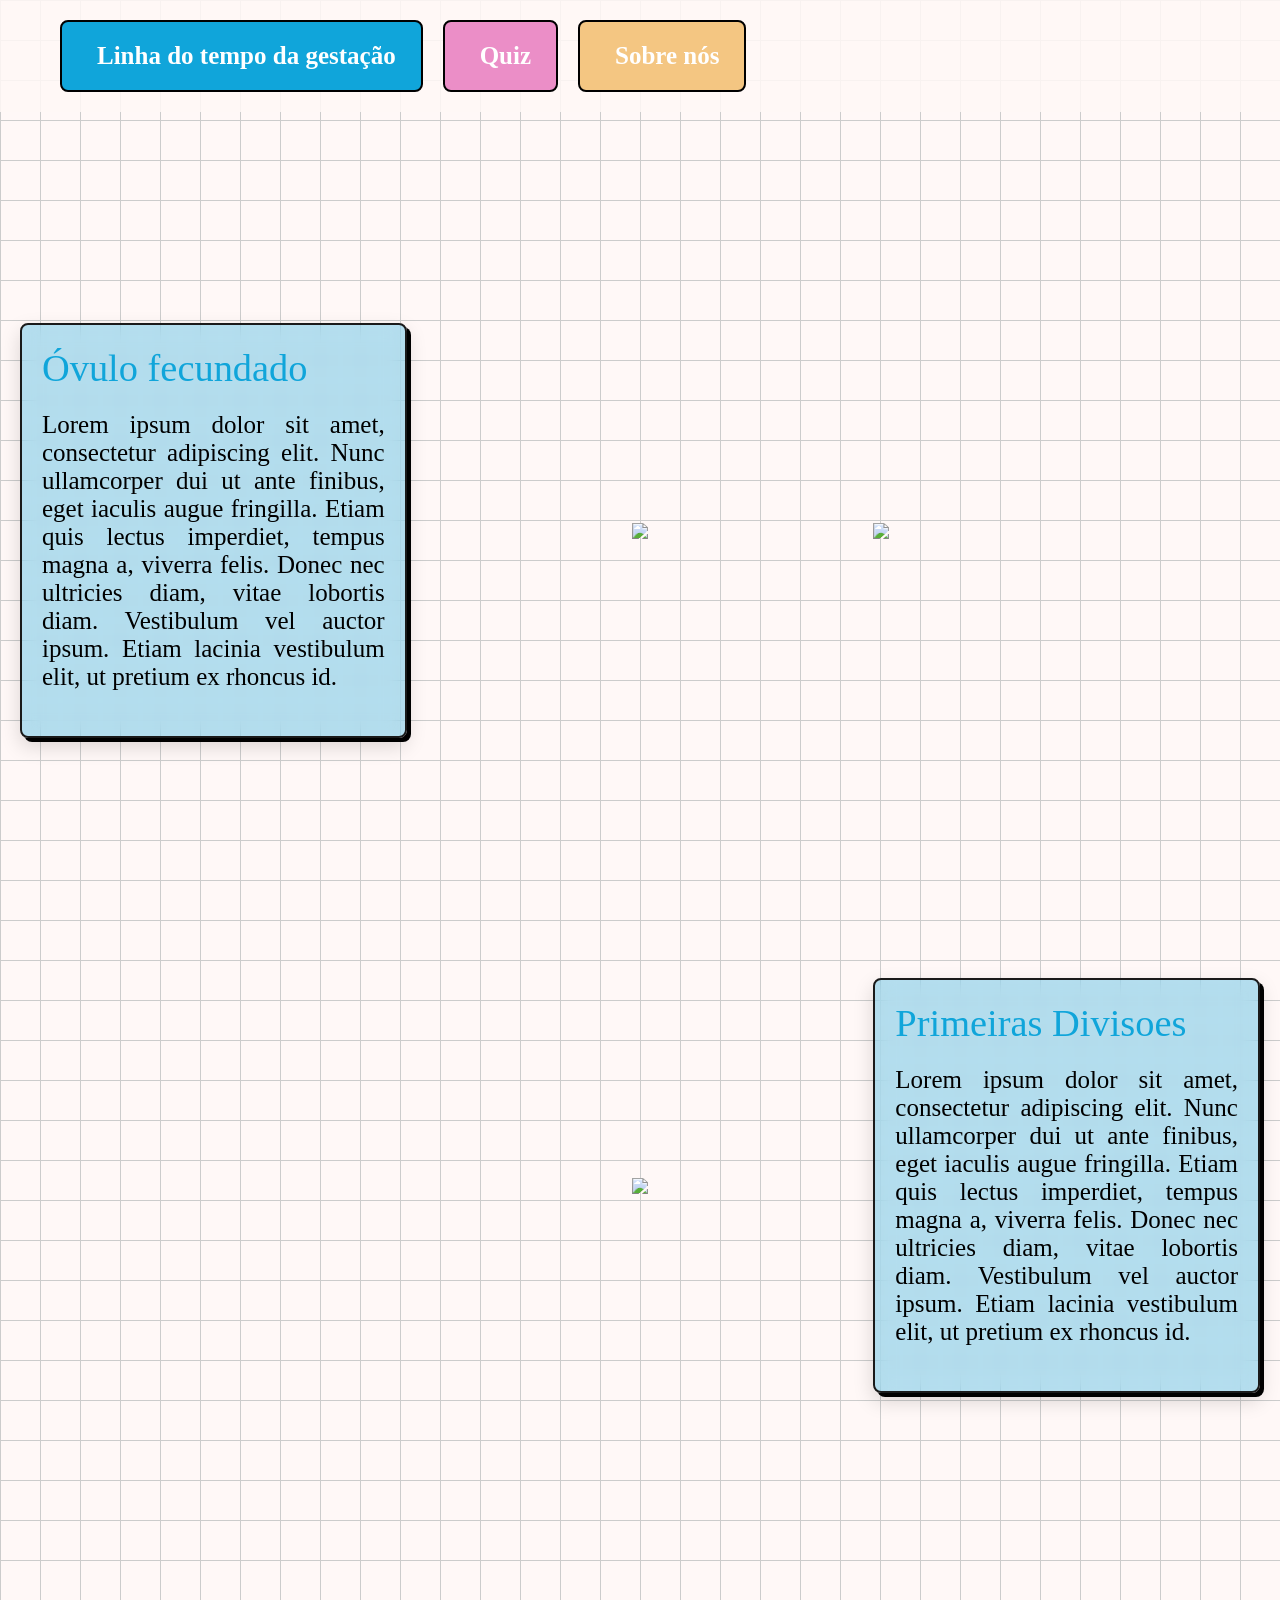
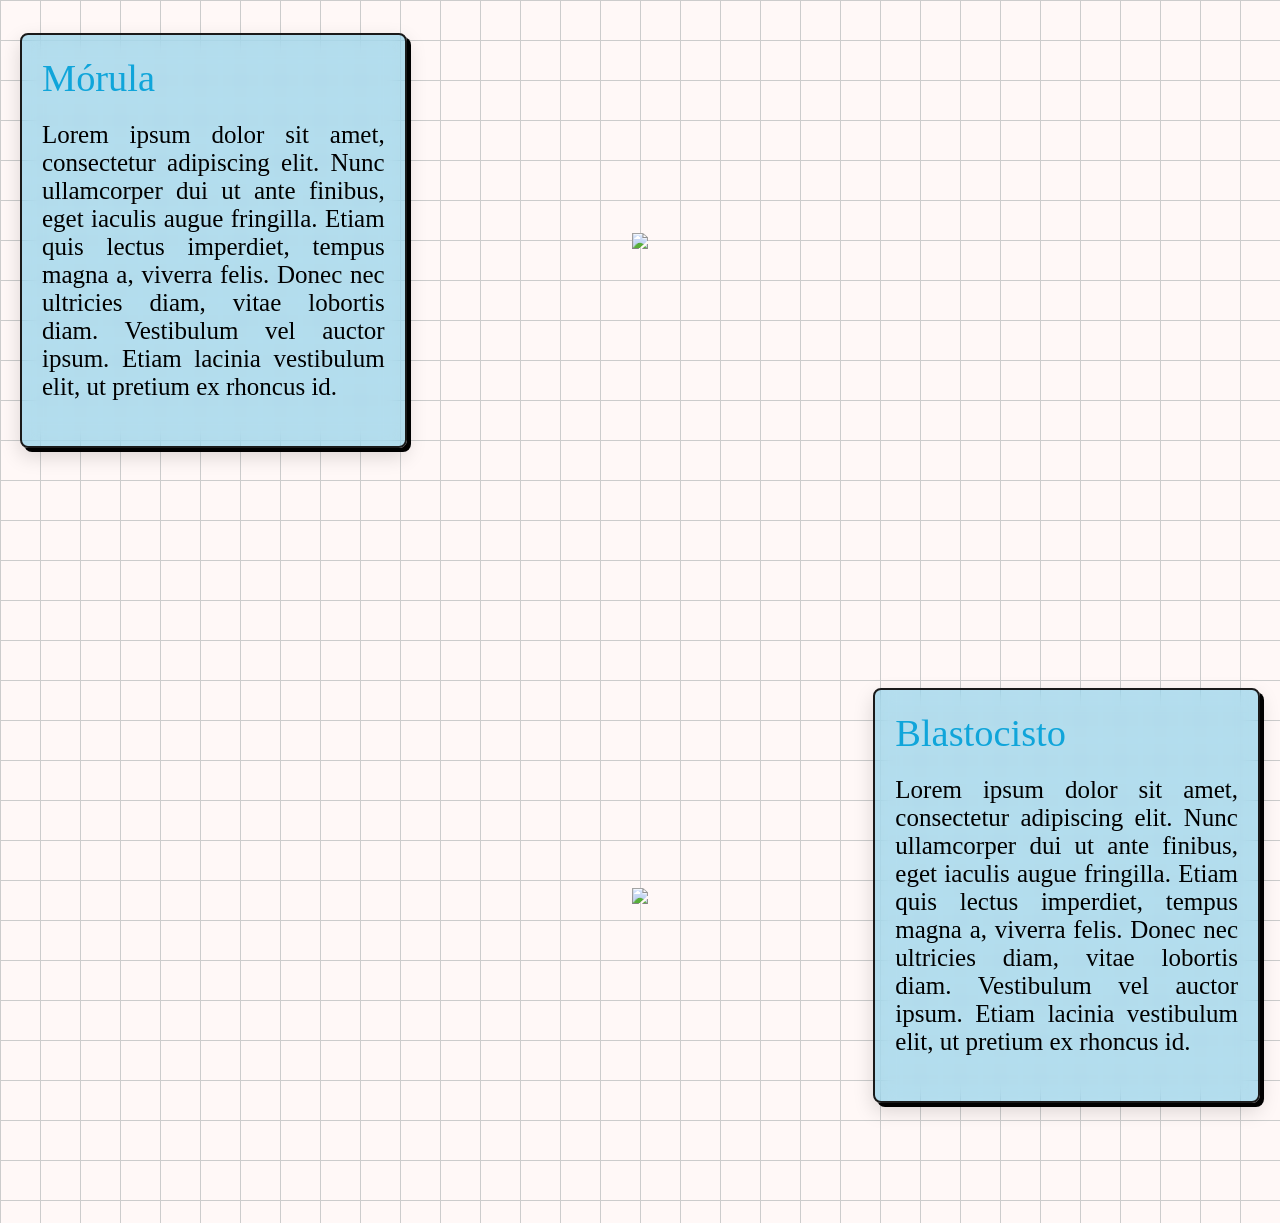
==== index.html @ f8d13c18 "mais pequenas mudanças na responsividade" ====
<!DOCTYPE html>
<html lang="pt">

<head>
    <title>AEEES - Linha do Tempo</title>
    <meta charset="UTF-8">

    <link href="https://cdn.jsdelivr.net/npm/bootstrap@5.3.8/dist/css/bootstrap.min.css" rel="stylesheet"
        integrity="sha384-sRIl4kxILFvY47J16cr9ZwB07vP4J8+LH7qKQnuqkuIAvNWLzeN8tE5YBujZqJLB" crossorigin="anonymous">

    <script src="https://cdn.jsdelivr.net/npm/bootstrap@5.3.8/dist/js/bootstrap.bundle.min.js"
        integrity="sha384-FKyoEForCGlyvwx9Hj09JcYn3nv7wiPVlz7YYwJrWVcXK/BmnVDxM+D2scQbITxI"
        crossorigin="anonymous"></script>

    <link rel="stylesheet" href="style.css">
    <link rel="icon" type="jpg" href="img/gato.png" />

    <script src="./App.js" defer></script>

</head>

<body>

    <header class="header">

        <div class="logo">
            <img src="img/header/image 2.png" alt="" class="icone-nav">
            <img src="img/header/logo.png" alt="" class="icone-nav">
            <img src="img/header/image 2.png" alt="" class="icone-nav">
        </div>

        <nav class="nav">

            <a href="index.html" class="a-timeline">
                <img src="img/header/lupa.png" alt="">
                Linha do tempo da gestação
            </a>

            <a href="#" class="a-quiz">
                <img src="img/header/lampada-quiz.png" alt="">
                Quiz
            </a>

            <a href="#" class="a-sobre">
                <img src="img/header/sobre-nos.png" alt="">
                Sobre nós

            </a>

        </nav>
    </header>

    <div class="semana">

        <div class="titulo-semana" data-bs-toggle="popover" data-bs-trigger="hover" data-bs-placement="top"
            data-bs-title="1ª Semana" data-bs-content="Clique para ver mais">
        
        <a href="details/1-semana.html">
            <img src="img/1-semana.png" alt="">
        </a>
        </div>

        <section class="timeline-item">

            <div class="timeline-content">

                <div class="card">
                    <h2>Óvulo fecundado</h2>
                    <p>Lorem ipsum dolor sit amet, consectetur adipiscing elit. Nunc ullamcorper dui ut ante finibus,
                        eget
                        iaculis augue fringilla. Etiam quis lectus imperdiet, tempus
                        magna a, viverra felis. Donec nec ultricies diam, vitae lobortis diam. Vestibulum vel auctor
                        ipsum.
                        Etiam lacinia vestibulum elit, ut pretium ex rhoncus id.</p>
                </div>

                <div class="timeline-center">
                    <img src="img/ovulo-fecundado.png">
                </div>

                <div class="side">
                    <img src="img/gato.png">
                </div>
            </div>

        </section>

        <section class="timeline-item">

            <div class="timeline-content">

                <div class="side">
                    <img src="img/POST-IT.png" alt="">
                </div>

                <div class="timeline-center">
                    <img src="img/primeiras-divisoes.png">
                </div>

                <div class="card">
                    <h2>Primeiras Divisoes</h2>
                    <p>Lorem ipsum dolor sit amet, consectetur adipiscing elit. Nunc ullamcorper dui ut ante finibus,
                        eget
                        iaculis augue fringilla. Etiam quis lectus imperdiet, tempus
                        magna a, viverra felis. Donec nec ultricies diam, vitae lobortis diam. Vestibulum vel auctor
                        ipsum.
                        Etiam lacinia vestibulum elit, ut pretium ex rhoncus id.</p>

                </div>
            </div>

        </section>

        <section class="timeline-item">

            <div class="timeline-content">

                <div class="card">
                    <h2>Mórula</h2>
                    <p>Lorem ipsum dolor sit amet, consectetur adipiscing elit. Nunc ullamcorper dui ut ante finibus,
                        eget
                        iaculis augue fringilla. Etiam quis lectus imperdiet, tempus
                        magna a, viverra felis. Donec nec ultricies diam, vitae lobortis diam. Vestibulum vel auctor
                        ipsum.
                        Etiam lacinia vestibulum elit, ut pretium ex rhoncus id.</p>
                </div>

                <div class="timeline-center">
                    <img src="img/morula.png">
                </div>
            </div>

        </section>

        <section class="timeline-item">

            <div class="timeline-content">

                <div class="side">
                    <img src="img/gato.png" alt="">
                </div>

                <div class="timeline-center">
                    <img src="img/blastocisto.png">
                </div>

                <div class="card">
                    <h2>Blastocisto</h2>
                    <p>Lorem ipsum dolor sit amet, consectetur adipiscing elit. Nunc ullamcorper dui ut ante finibus,
                        eget
                        iaculis augue fringilla. Etiam quis lectus imperdiet, tempus
                        magna a, viverra felis. Donec nec ultricies diam, vitae lobortis diam. Vestibulum vel auctor
                        ipsum.
                        Etiam lacinia vestibulum elit, ut pretium ex rhoncus id.</p>
                </div>

            </div>

        </section>

    </div>

</body>

</html>
---- style.css ----
* {
    margin: 0;
    padding: 0;
    box-sizing: border-box;
    font-family: sans-serif;
}

html {
    font-size: 25px;
}

body::before {
    content: "";
    position: absolute;

    width: 6px;
    height: var(--line-height, 0px);

    background: #2aa4c8;

    left: 50%;
    transform: translateX(-50%);

    top: var(--line-start, 0px);

    z-index: 0;
}

body {
    -webkit-tap-highlight-color: transparent;
    line-height: 1.5;
    min-height: 100vh;
    background: #FFF8F6DE;

    background-image:
        linear-gradient(#ccc 1px, transparent 1px),
        linear-gradient(90deg, #ccc 1px, transparent 1px);
    background-size: 40px 40px;

    overflow-x: hidden;
}

.popover {
    animation: popFade .3s ease;
}

.popover {
    background: #ffffff;
    border: 3px solid #1d67ac;
    border-radius: 20px;
}


.logo {
    display: flex;
    width: 100%;
    justify-content: start;
}

.logo img {
    width: 100%;
}

.header {
    background: #FFF8F6DE;
    padding: 20px 60px;
    color: #efe6d8;
}

.semana {
    display: flex;
    flex-direction: column;
    align-items: center;
    justify-content: center;
    margin: 0 auto;
    width: 100%;
    max-width: 1500px;
}

.nav {
    display: flex;
    justify-content: flex-start;
    align-items: center;
    flex-wrap: wrap;
    gap: 20px;
}

.nav a {
    font-family: Krona One;
    text-decoration: none;
    font-weight: bold;
    color: #FFFFFF;
    border: 2px solid #000000;
    transition: all 0.3s ease;
    white-space: nowrap;
    padding: 15px 25px;
    display: flex;
    align-items: center;
    gap: 10px;
    min-width: fit-content;
}


.a-timeline,
.a-quiz,
.a-sobre {
    border-top: 2px solid #1A1A1A;
    border-radius: 8px;
}

.nav a:hover {
    transform: translate(-2px, -2px) scale(1.02);
}

.a-timeline {
    background-color: #10A5DA;
}

.a-quiz {
    background: #EB8EC7;

}

.a-sobre {
    background: #F4C682;

}

.titulo-semana {
    padding-top: 3.5vh;
    display: grid;
    place-items: center;
    position: relative;
    text-align: center;
    margin-bottom: 60px;
}

.titulo-semana img {
    width: 269.80413818359375px;
}

.timeline-item {
    position: relative;
    padding: 120px 20px;
}

.timeline-content {
    display: grid;
    grid-template-columns: repeat(3, minmax(200px, 1fr));
    align-items: center;
    gap: 40px;

}


.timeline-center {
    display: flex;
    justify-content: center;
}

.card {
    position: relative;
    max-width: 551px;
    border-radius: 8px;
    border: 2px solid #1A1A1A;
    background-color: #10A5DA4F;
    backdrop-filter: blur(10px);
    -webkit-backdrop-filter: blur(10px);
    padding: 20px;

    box-shadow:
        4px 4px 0px #000,
        0 8px 20px rgba(0, 0, 0, 0.15);

    transition: all 0.3s ease;
}

.card:hover {
    transform: translate(-8px, -8px) scale(1.02);

    box-shadow:
        12px 12px 0px #000,
        0 25px 50px rgba(0, 0, 0, 0.3);
}

.card h2 {
    font-size: clamp(1.2rem, 3vw, 2rem);
    margin-bottom: 20px;
    color: #10A5DA;
    font-family: 'Squada One';
}


.card p {
    font-size: clamp(0.7rem, 2vw, 1rem);
    text-align: justify;
    font-family: 'Krona One';
    color: #000000;
    line-height: 28px;
    font-weight: 400;
}

.buttons button {
    padding: 15px 25px;
    border: none;
    border-radius: 10px;
    margin-right: 15px;
    font-weight: bold;
}

.fala {
    position: absolute;
    top: -20px;
    left: 50px;
    background: white;
    border: 2px solid black;
    padding: 10px 20px;
    border-radius: 20px;
    font-weight: bold;
}

/* @media (max-width:900px) {

    .buttons {
        display: flex;
        flex-direction: column;
        gap: 15px;
    }

    .nav {
        flex-direction: column;
        gap: 20px;
    }

}

.wave {
    width: 100%;
    overflow: hidden;
    line-height: 0;
    flex-basis: 100%;
}

.wave svg {
    display: block;
    width: 100%;
    height: 120px;
} */

/* Classe responsiva para imagens */
.img,
img {
    max-width: 100%;
    height: auto;
    display: block;
}

/* Media queries para telas menores */
@media (max-width: 1024px) {
    .header {
        padding: 15px 30px;
    }

    .nav a {
        margin-right: 30px;
        font-size: 0.9rem;
    }

    .timeline-content {
        grid-template-columns: repeat(auto-fit, minmax(260px, 1fr));
        gap: 30px;
    }

    .card {
        max-width: 100%;
    }
}

@media (max-width: 768px) {
    html {
        font-size: 18px;
    }

    .header {
        padding: 10px 20px;
    }

    .logo {
        flex-direction: column;
        align-items: center;
    }

    .logo img {
        max-width: 200px;
    }

    .nav {
        flex-direction: column;
        gap: 15px;
        margin-top: 15px;
    }

    .icone-nav {
        max-width: 100%;
    }

    .nav a {
        margin-right: 0;
        font-size: 0.85rem;
        padding: 8px 12px;
        width: fit-content;
        text-align: center;
    }

    .titulo-semana {
        margin-bottom: 30px;
    }

    .titulo-semana img {
        max-width: 150px;
    }

    .timeline-item {
        padding: 60px 15px;
    }

    .timeline-content {
        grid-template-columns: 1fr;
        gap: 20px;
    }

    .card {
        max-width: 100%;
        padding: 15px;
        box-shadow: 2px 2px 0px #000, 0 4px 10px rgba(0, 0, 0, 0.15);
    }

    .card:hover {
        box-shadow: 4px 4px 0px #000, 0 8px 20px rgba(0, 0, 0, 0.2);
    }

    .card h2 {
        font-size: 1rem;
    }

    .card p {
        font-size: 0.8rem;
        line-height: 20px;
    }

    .timeline-center img,
    .side img {
        max-width: 100%;
        height: auto;
    }
}

@media (max-width: 480px) {
    html {
        font-size: 14px;
    }

    body {
        background-size: 20px 20px;
    }

    .header {
        padding: 8px 15px;
    }

    .logo {
        gap: 10px;
    }

    .logo img {
        max-width: 120px;
    }

    .nav a {
        font-size: 0.75rem;
        padding: 6px 10px;
        margin-right: 0;
    }

    .nav a img {
        display: none;
    }

    .titulo-semana {
        padding-top: 2vh;
        margin-bottom: 20px;
    }

    .titulo-semana img {
        max-width: 100px;
    }

    .timeline-item {
        padding: 40px 10px;
    }

    .card {
        padding: 10px;
        border-radius: 5px;
    }

    .card h2 {
        font-size: 0.9rem;
        margin-bottom: 10px;
    }

    .card p {
        font-size: 0.7rem;
        line-height: 16px;
    }

    .buttons button {
        padding: 10px 15px;
        margin-right: 10px;
        font-size: 0.8rem;
    }

    .fala {
        top: -15px;
        left: 20px;
        padding: 8px 15px;
        font-size: 0.8rem;
    }
}
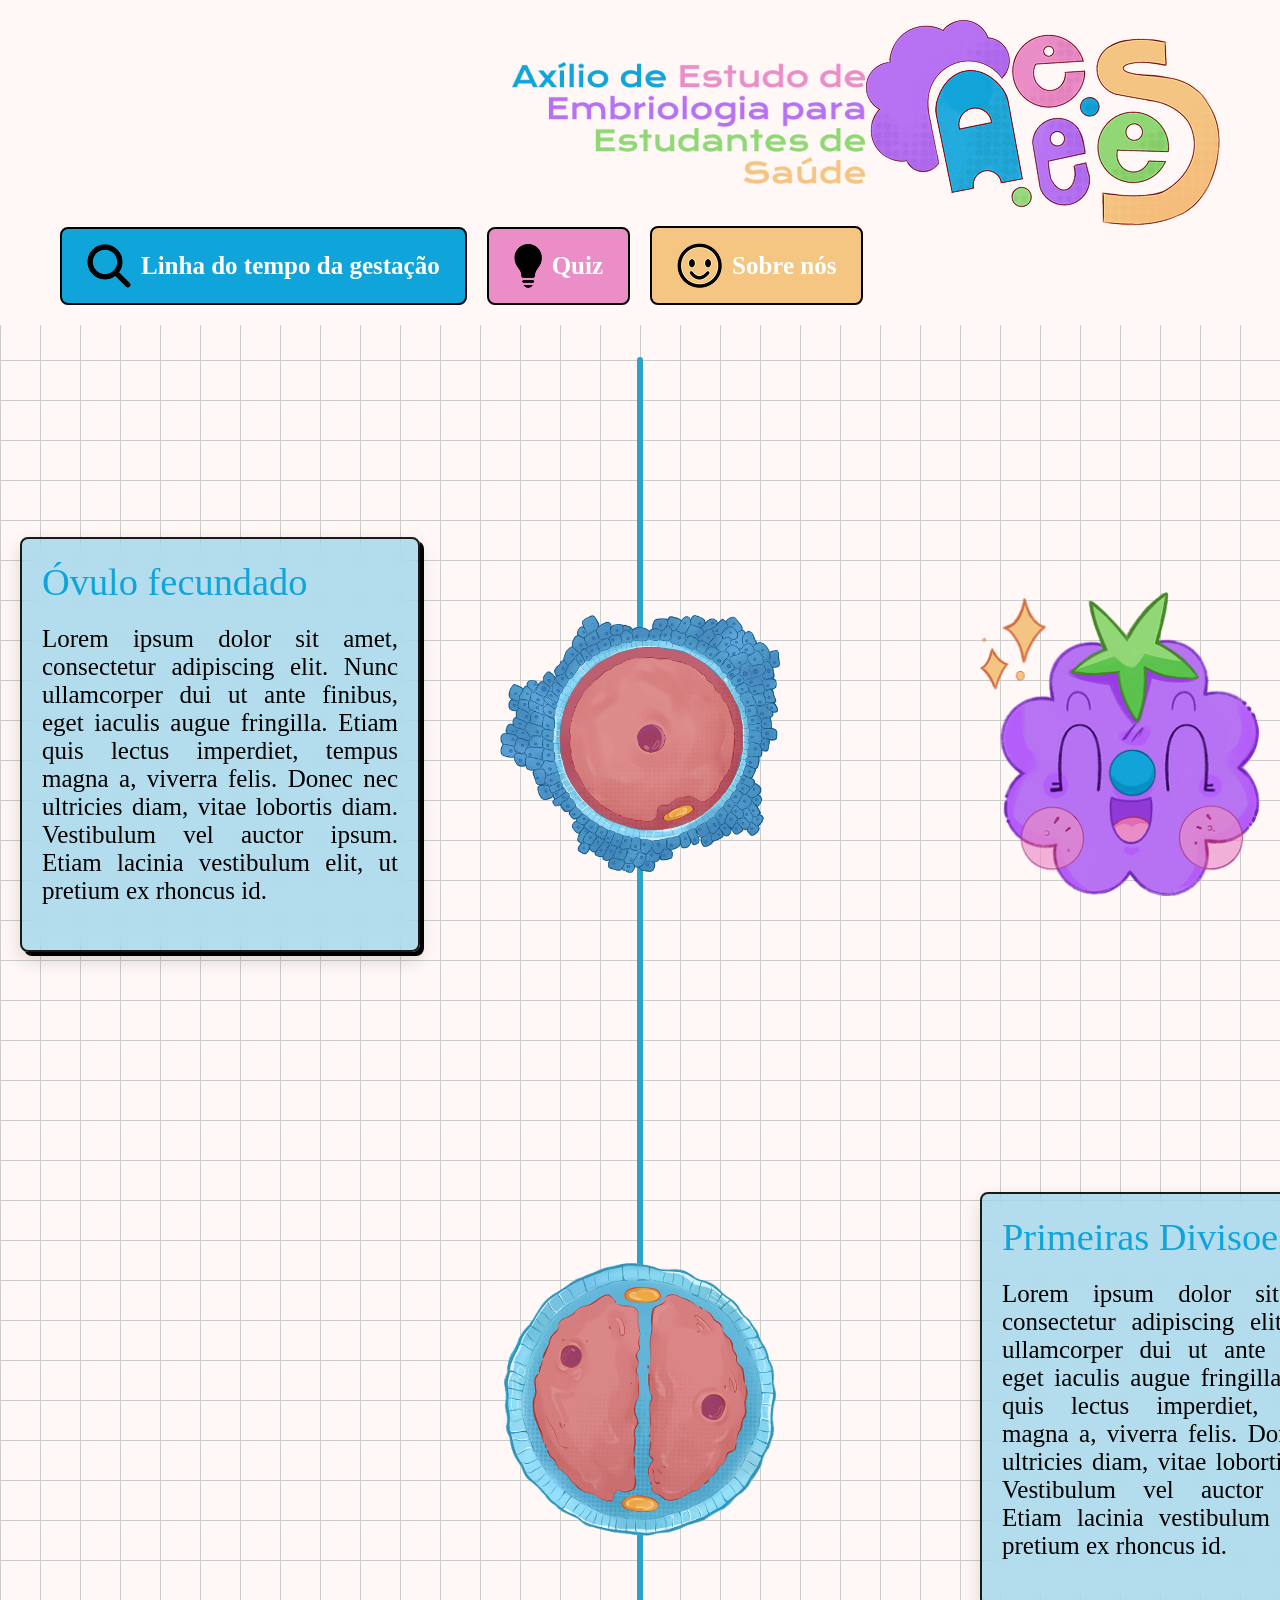
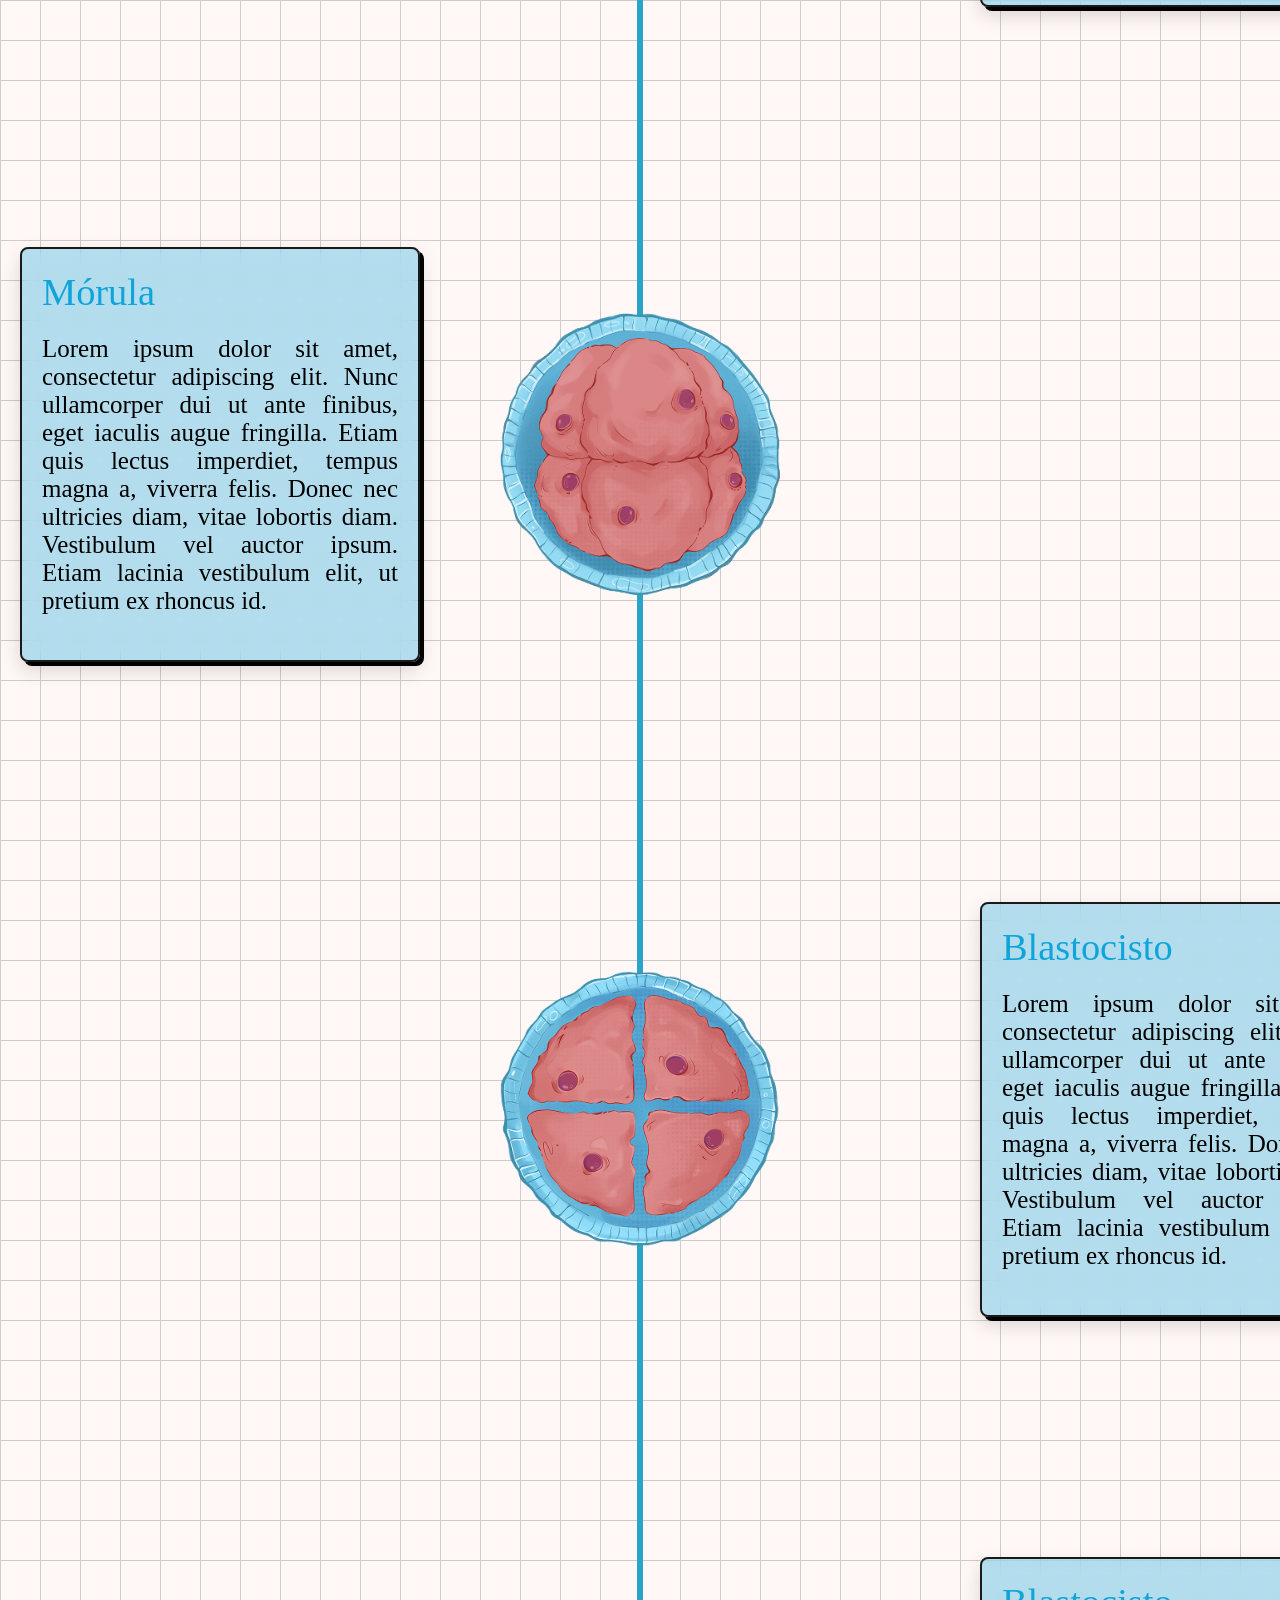
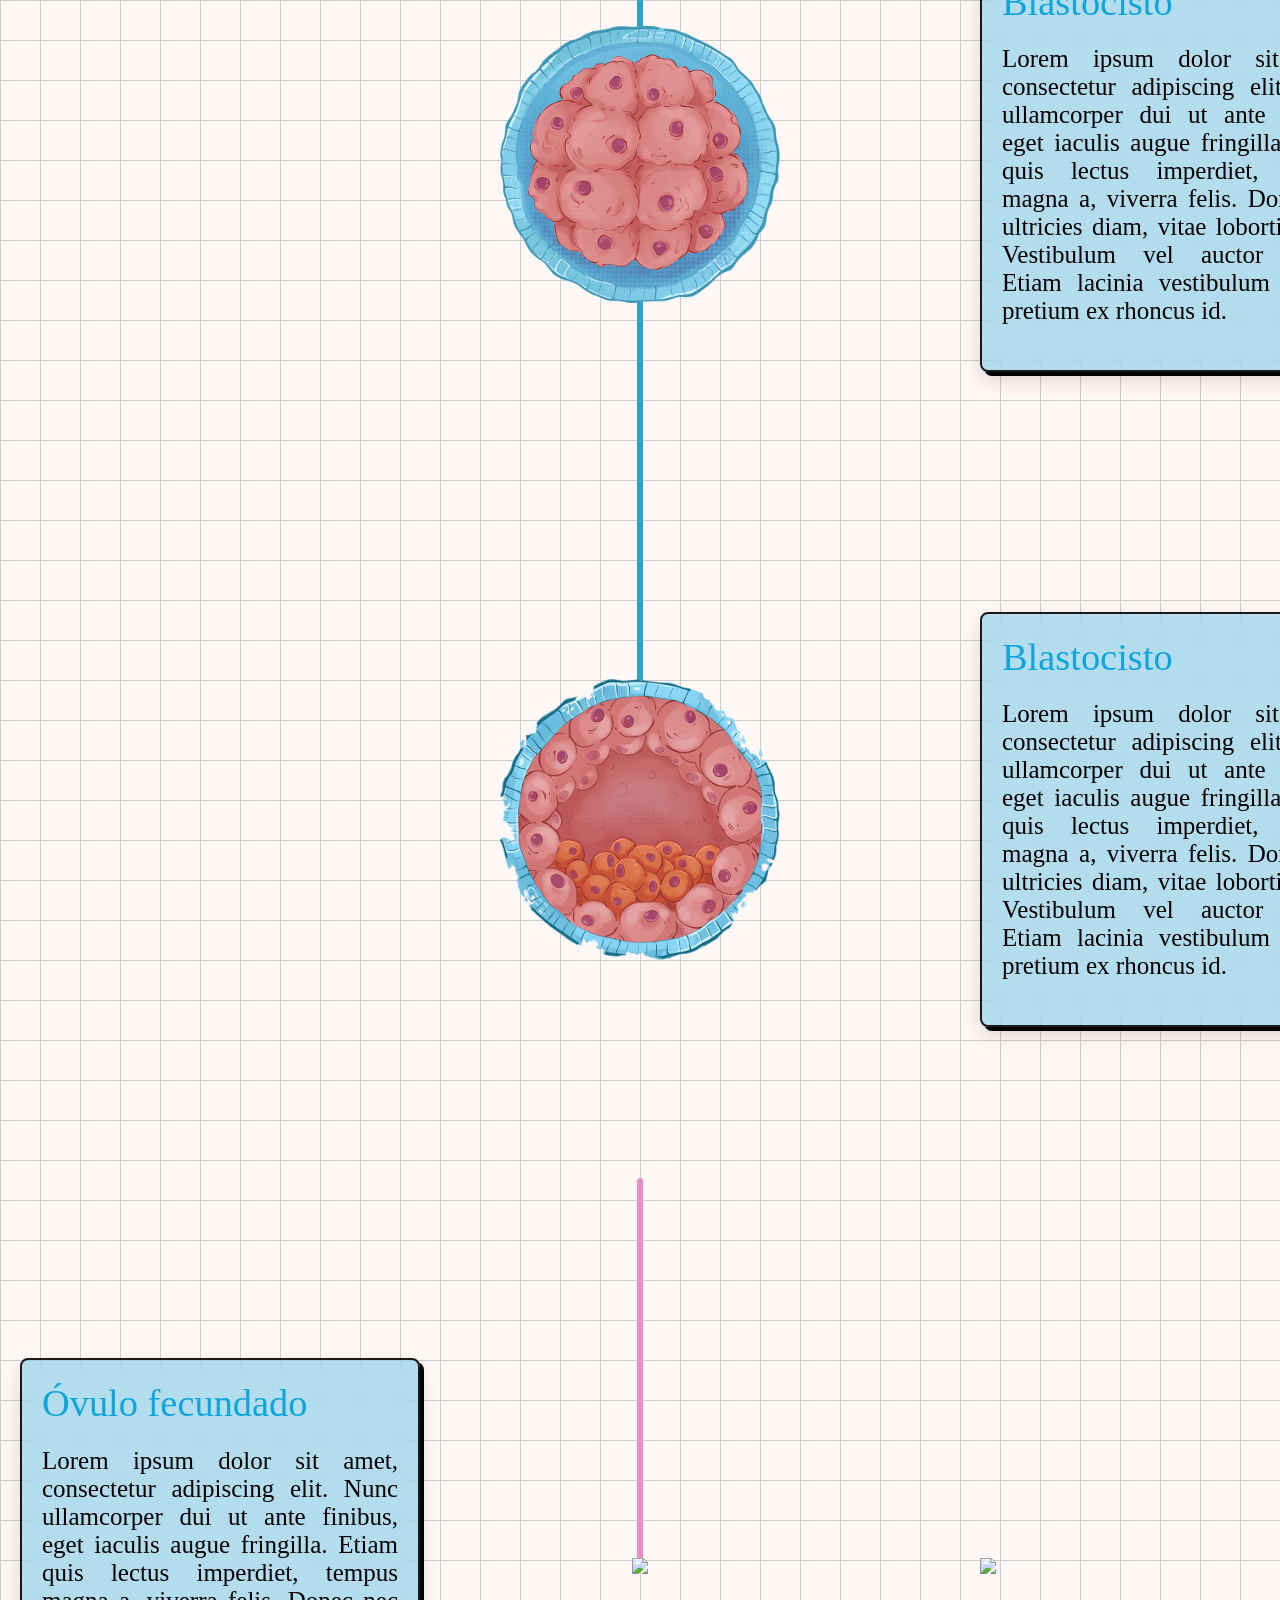
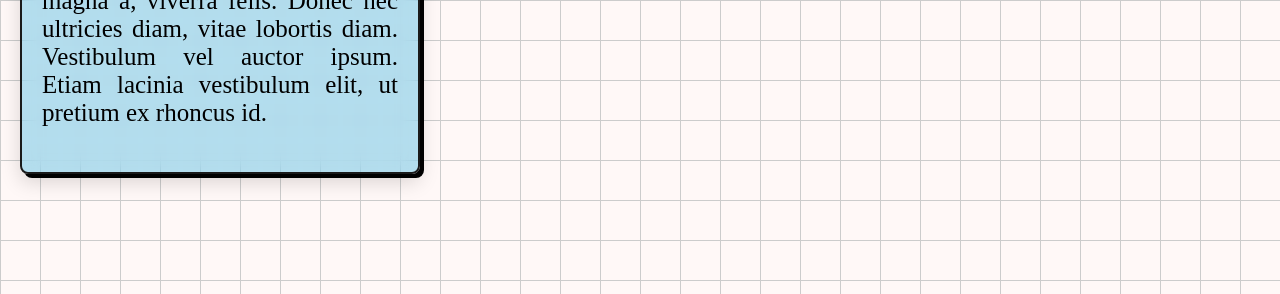
==== commit 6a62b574: "Mudando as imagens para ficar igual as disponíveis no protótipo; mudando o comportamento da linha ve" ====
--- a/index.html
+++ b/index.html
@@ -13,7 +13,7 @@
         crossorigin="anonymous"></script>
 
     <link rel="stylesheet" href="style.css">
-    <link rel="icon" type="jpg" href="img/gato.png" />
+    <link rel="icon" type="jpg" href="img/Amorula/AMORULA - Rosto 1.png" />
 
     <script src="./App.js" defer></script>
 
@@ -23,41 +23,204 @@
 
     <header class="header">
 
-        <div class="logo">
-            <img src="img/header/image 2.png" alt="" class="icone-nav">
-            <img src="img/header/logo.png" alt="" class="icone-nav">
-            <img src="img/header/image 2.png" alt="" class="icone-nav">
-        </div>
-
         <nav class="nav">
 
-            <a href="index.html" class="a-timeline">
-                <img src="img/header/lupa.png" alt="">
-                Linha do tempo da gestação
-            </a>
-
-            <a href="#" class="a-quiz">
-                <img src="img/header/lampada-quiz.png" alt="">
-                Quiz
-            </a>
-
-            <a href="#" class="a-sobre">
-                <img src="img/header/sobre-nos.png" alt="">
-                Sobre nós
-
-            </a>
+            <div class="logo">
+                <img src="img/header/Logo/Axílio de Estudo de Embriologia para Estudantes de Saúde.png" alt="">
+                <img src="img/header/Logo/LOGO AEEES 1.png" alt="" class="icone-nav">
+            </div>
+
+            <div class="nav-links">
+
+                <a href="index.html" class="a-timeline">
+                    <img src="img/header/IMAGEM BOTAO - Lupa.png" alt="">
+                    Linha do tempo da gestação
+                </a>
+
+                <a href="#" class="a-quiz">
+                    <img src="img/header/IMAGEM BOTAO - Lampada.png" alt="">
+                    Quiz
+                </a>
+
+                <a href="#" class="a-sobre">
+                    <img src="img/header/IMAGEM BOTAO - Rostinho.png" alt="">
+                    Sobre nós
+
+                </a>
+
+            </div>
 
         </nav>
     </header>
 
-    <div class="semana">
+    <div class="semana semana-1">
+
+        <div class="titulo-semana" data-bs-toggle="popover" data-bs-trigger="hover" data-bs-placement="right"
+            data-bs-title="1ª Semana" data-bs-content="Clique para ver mais">
+
+            <a href="details/1-semana.html">
+                <img src="img/1-semana.png" alt="">
+            </a>
+        </div>
+
+        <section class="timeline-item">
+
+            <div class="timeline-content">
+
+                <div class="card">
+                    <h2>Óvulo fecundado</h2>
+                    <p>Lorem ipsum dolor sit amet, consectetur adipiscing elit. Nunc ullamcorper dui ut ante finibus,
+                        eget
+                        iaculis augue fringilla. Etiam quis lectus imperdiet, tempus
+                        magna a, viverra felis. Donec nec ultricies diam, vitae lobortis diam. Vestibulum vel auctor
+                        ipsum.
+                        Etiam lacinia vestibulum elit, ut pretium ex rhoncus id.</p>
+                </div>
+
+                <div class="timeline-center">
+                    <img src="img/IMAGEM 1S_1- Óvulo fecundado.png">
+                </div>
+
+                <div class="side">
+                    <img src="img/Amorula/AMORULA - Rosto 1.png">
+                </div>
+            </div>
+
+        </section>
+
+        <section class="timeline-item">
+
+            <div class="timeline-content">
+
+                <div class="side">
+                    <img src="img/POST-IT.png" alt="">
+                </div>
+
+                <div class="timeline-center">
+                    <img src="img/IMAGEM 1S_2 - Primeira divisão.png">
+                </div>
+
+                <div class="card">
+                    <h2>Primeiras Divisoes</h2>
+                    <p>Lorem ipsum dolor sit amet, consectetur adipiscing elit. Nunc ullamcorper dui ut ante finibus,
+                        eget
+                        iaculis augue fringilla. Etiam quis lectus imperdiet, tempus
+                        magna a, viverra felis. Donec nec ultricies diam, vitae lobortis diam. Vestibulum vel auctor
+                        ipsum.
+                        Etiam lacinia vestibulum elit, ut pretium ex rhoncus id.</p>
+
+                </div>
+            </div>
+
+        </section>
+
+        <section class="timeline-item">
+
+            <div class="timeline-content">
+
+                <div class="card">
+                    <h2>Mórula</h2>
+                    <p>Lorem ipsum dolor sit amet, consectetur adipiscing elit. Nunc ullamcorper dui ut ante finibus,
+                        eget
+                        iaculis augue fringilla. Etiam quis lectus imperdiet, tempus
+                        magna a, viverra felis. Donec nec ultricies diam, vitae lobortis diam. Vestibulum vel auctor
+                        ipsum.
+                        Etiam lacinia vestibulum elit, ut pretium ex rhoncus id.</p>
+                </div>
+
+                <div class="timeline-center">
+                    <img src="img/IMAGEM 1S_3 - Terceira divisão.png">
+                </div>
+            </div>
+
+        </section>
+
+        <section class="timeline-item">
+
+            <div class="timeline-content">
+
+                <div class="side">
+                    <img src="img/gato.png" alt="">
+                </div>
+
+                <div class="timeline-center">
+                    <img src="img/IMAGEM 1S_4- Segunda divisão.png">
+                </div>
+
+                <div class="card">
+                    <h2>Blastocisto</h2>
+                    <p>Lorem ipsum dolor sit amet, consectetur adipiscing elit. Nunc ullamcorper dui ut ante finibus,
+                        eget
+                        iaculis augue fringilla. Etiam quis lectus imperdiet, tempus
+                        magna a, viverra felis. Donec nec ultricies diam, vitae lobortis diam. Vestibulum vel auctor
+                        ipsum.
+                        Etiam lacinia vestibulum elit, ut pretium ex rhoncus id.</p>
+                </div>
+
+            </div>
+
+        </section>
+        <section class="timeline-item">
+
+            <div class="timeline-content">
+
+                <div class="side">
+                    <img src="img/gato.png" alt="">
+                </div>
+
+                <div class="timeline-center">
+                    <img src="img/IMAGEM 1S_5 - Mórula.png">
+                </div>
+
+                <div class="card">
+                    <h2>Blastocisto</h2>
+                    <p>Lorem ipsum dolor sit amet, consectetur adipiscing elit. Nunc ullamcorper dui ut ante finibus,
+                        eget
+                        iaculis augue fringilla. Etiam quis lectus imperdiet, tempus
+                        magna a, viverra felis. Donec nec ultricies diam, vitae lobortis diam. Vestibulum vel auctor
+                        ipsum.
+                        Etiam lacinia vestibulum elit, ut pretium ex rhoncus id.</p>
+                </div>
+
+            </div>
+
+        </section>
+        <section class="timeline-item">
+
+            <div class="timeline-content">
+
+                <div class="side">
+                    <img src="img/gato.png" alt="">
+                </div>
+
+                <div class="timeline-center">
+                    <img src="img/IMAGEM 1S_6 - Blastocisto.png">
+                </div>
+
+                <div class="card">
+                    <h2>Blastocisto</h2>
+                    <p>Lorem ipsum dolor sit amet, consectetur adipiscing elit. Nunc ullamcorper dui ut ante finibus,
+                        eget
+                        iaculis augue fringilla. Etiam quis lectus imperdiet, tempus
+                        magna a, viverra felis. Donec nec ultricies diam, vitae lobortis diam. Vestibulum vel auctor
+                        ipsum.
+                        Etiam lacinia vestibulum elit, ut pretium ex rhoncus id.</p>
+                </div>
+
+            </div>
+
+        </section>
+
+    </div>
+
+    <div class="semana semana-2">
 
         <div class="titulo-semana" data-bs-toggle="popover" data-bs-trigger="hover" data-bs-placement="top"
-            data-bs-title="1ª Semana" data-bs-content="Clique para ver mais">
-        
-        <a href="details/1-semana.html">
-            <img src="img/1-semana.png" alt="">
-        </a>
+            data-bs-title="2ª Semana" data-bs-content="Clique para ver mais">
+
+            <a href="details/2-semana.html">
+                <img src="img/2-semana.png" alt="">
+            </a>
         </div>
 
         <section class="timeline-item">
@@ -75,88 +238,17 @@
                 </div>
 
                 <div class="timeline-center">
-                    <img src="img/ovulo-fecundado.png">
-                </div>
-
-                <div class="side">
                     <img src="img/gato.png">
                 </div>
-            </div>
-
-        </section>
-
-        <section class="timeline-item">
-
-            <div class="timeline-content">
-
-                <div class="side">
-                    <img src="img/POST-IT.png" alt="">
-                </div>
-
-                <div class="timeline-center">
-                    <img src="img/primeiras-divisoes.png">
-                </div>
-
-                <div class="card">
-                    <h2>Primeiras Divisoes</h2>
-                    <p>Lorem ipsum dolor sit amet, consectetur adipiscing elit. Nunc ullamcorper dui ut ante finibus,
-                        eget
-                        iaculis augue fringilla. Etiam quis lectus imperdiet, tempus
-                        magna a, viverra felis. Donec nec ultricies diam, vitae lobortis diam. Vestibulum vel auctor
-                        ipsum.
-                        Etiam lacinia vestibulum elit, ut pretium ex rhoncus id.</p>
-
-                </div>
-            </div>
-
-        </section>
-
-        <section class="timeline-item">
-
-            <div class="timeline-content">
-
-                <div class="card">
-                    <h2>Mórula</h2>
-                    <p>Lorem ipsum dolor sit amet, consectetur adipiscing elit. Nunc ullamcorper dui ut ante finibus,
-                        eget
-                        iaculis augue fringilla. Etiam quis lectus imperdiet, tempus
-                        magna a, viverra felis. Donec nec ultricies diam, vitae lobortis diam. Vestibulum vel auctor
-                        ipsum.
-                        Etiam lacinia vestibulum elit, ut pretium ex rhoncus id.</p>
-                </div>
-
-                <div class="timeline-center">
-                    <img src="img/morula.png">
-                </div>
-            </div>
-
-        </section>
-
-        <section class="timeline-item">
-
-            <div class="timeline-content">
-
-                <div class="side">
-                    <img src="img/gato.png" alt="">
-                </div>
-
-                <div class="timeline-center">
-                    <img src="img/blastocisto.png">
-                </div>
-
-                <div class="card">
-                    <h2>Blastocisto</h2>
-                    <p>Lorem ipsum dolor sit amet, consectetur adipiscing elit. Nunc ullamcorper dui ut ante finibus,
-                        eget
-                        iaculis augue fringilla. Etiam quis lectus imperdiet, tempus
-                        magna a, viverra felis. Donec nec ultricies diam, vitae lobortis diam. Vestibulum vel auctor
-                        ipsum.
-                        Etiam lacinia vestibulum elit, ut pretium ex rhoncus id.</p>
-                </div>
-
-            </div>
-
-        </section>
+
+                <div class="side">
+                    <img src="img/gato.png">
+                </div>
+            </div>
+
+        </section>
+
+
 
     </div>
 
--- a/style.css
+++ b/style.css
@@ -9,21 +9,8 @@
     font-size: 25px;
 }
 
-body::before {
-    content: "";
-    position: absolute;
-
-    width: 6px;
-    height: var(--line-height, 0px);
-
-    background: #2aa4c8;
-
-    left: 50%;
-    transform: translateX(-50%);
-
-    top: var(--line-start, 0px);
-
-    z-index: 0;
+.body-line-fix {
+    display: none;
 }
 
 body {
@@ -36,38 +23,53 @@
         linear-gradient(#ccc 1px, transparent 1px),
         linear-gradient(90deg, #ccc 1px, transparent 1px);
     background-size: 40px 40px;
+    background-clip: padding-box;
+    background-origin: content-box;
 
     overflow-x: hidden;
-}
-
-.popover {
-    animation: popFade .3s ease;
 }
 
 .popover {
     background: #ffffff;
     border: 3px solid #1d67ac;
     border-radius: 20px;
+    animation: popFade .3s ease;
 }
 
 
 .logo {
     display: flex;
     width: 100%;
-    justify-content: start;
+    justify-content: flex-end;
+    align-items: center;
 }
 
 .logo img {
-    width: 100%;
+    max-width: 354px;
+    width: auto;
 }
 
 .header {
-    background: #FFF8F6DE;
+    
+    background: #fff8f6;
     padding: 20px 60px;
     color: #efe6d8;
 }
 
+.nav-links {
+    display: flex;
+    justify-content: flex-start;
+    align-items: center;
+    flex-wrap: wrap;
+    gap: 20px;
+}
+
+.icone-nav {
+    max-width: 354px;
+}
+
 .semana {
+    position: relative;
     display: flex;
     flex-direction: column;
     align-items: center;
@@ -75,14 +77,31 @@
     margin: 0 auto;
     width: 100%;
     max-width: 1500px;
-}
-
-.nav {
-    display: flex;
-    justify-content: flex-start;
-    align-items: center;
-    flex-wrap: wrap;
-    gap: 20px;
+    --line-width: 6px;
+    --line-style: solid;
+}
+
+.semana::before {
+    content: "";
+    position: absolute;
+    left: 50%;
+    transform: translateX(-50%);
+    width: var(--line-width);
+    background: var(--line-color);
+    top: var(--line-start, 0px);
+    height: var(--line-height, 0px);
+    z-index: -1;
+    border-radius: 999px;
+}
+
+.semana-1 {
+    --line-color: #2aa4c8;
+    --line-width: 6px;
+}
+
+.semana-2 {
+    --line-color: #EB8EC7;
+    --line-width: 6px;
 }
 
 .nav a {
@@ -148,7 +167,7 @@
     display: grid;
     grid-template-columns: repeat(3, minmax(200px, 1fr));
     align-items: center;
-    gap: 40px;
+    gap: 200px;
 
 }
 
@@ -160,7 +179,7 @@
 
 .card {
     position: relative;
-    max-width: 551px;
+    width: 400px;
     border-radius: 8px;
     border: 2px solid #1A1A1A;
     background-color: #10A5DA4F;
@@ -219,34 +238,6 @@
     font-weight: bold;
 }
 
-/* @media (max-width:900px) {
-
-    .buttons {
-        display: flex;
-        flex-direction: column;
-        gap: 15px;
-    }
-
-    .nav {
-        flex-direction: column;
-        gap: 20px;
-    }
-
-}
-
-.wave {
-    width: 100%;
-    overflow: hidden;
-    line-height: 0;
-    flex-basis: 100%;
-}
-
-.wave svg {
-    display: block;
-    width: 100%;
-    height: 120px;
-} */
-
 /* Classe responsiva para imagens */
 .img,
 img {
@@ -301,7 +292,7 @@
     }
 
     .icone-nav {
-        max-width: 100%;
+        max-width: 354px;
     }
 
     .nav a {
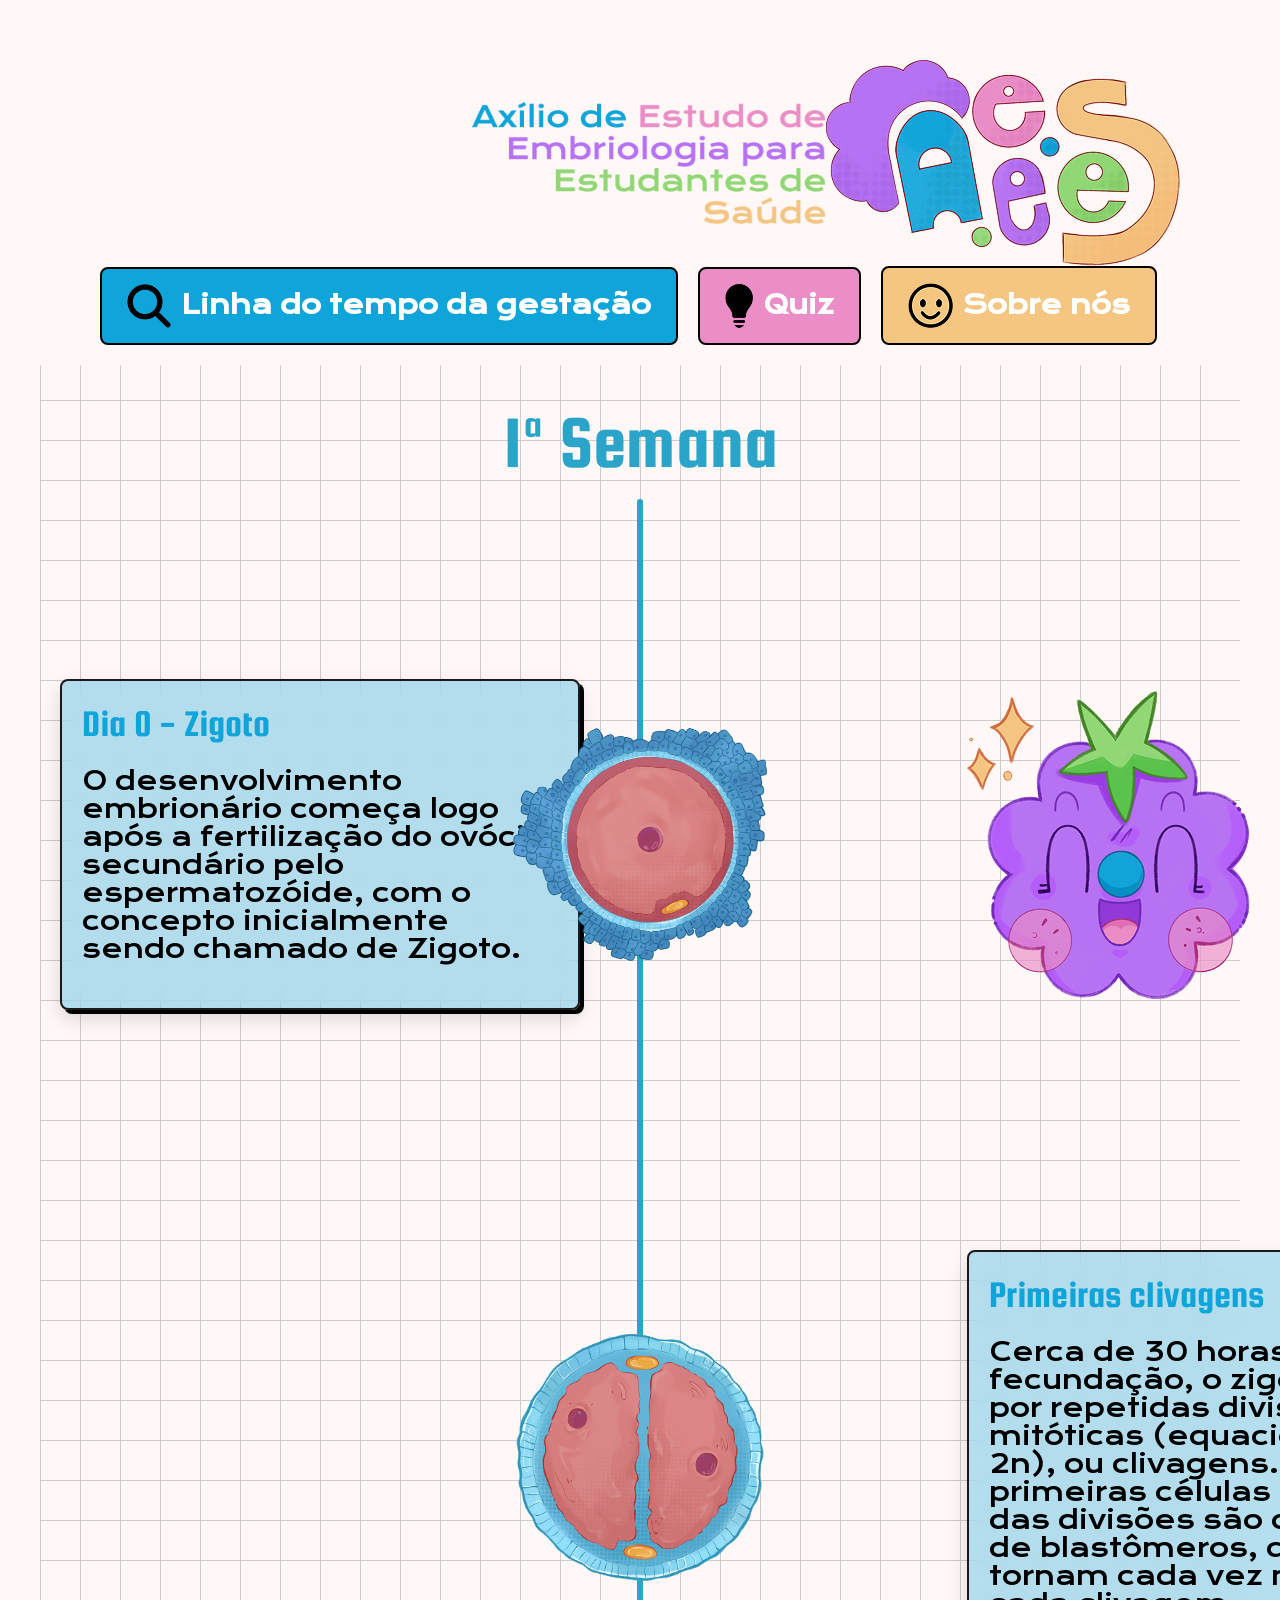
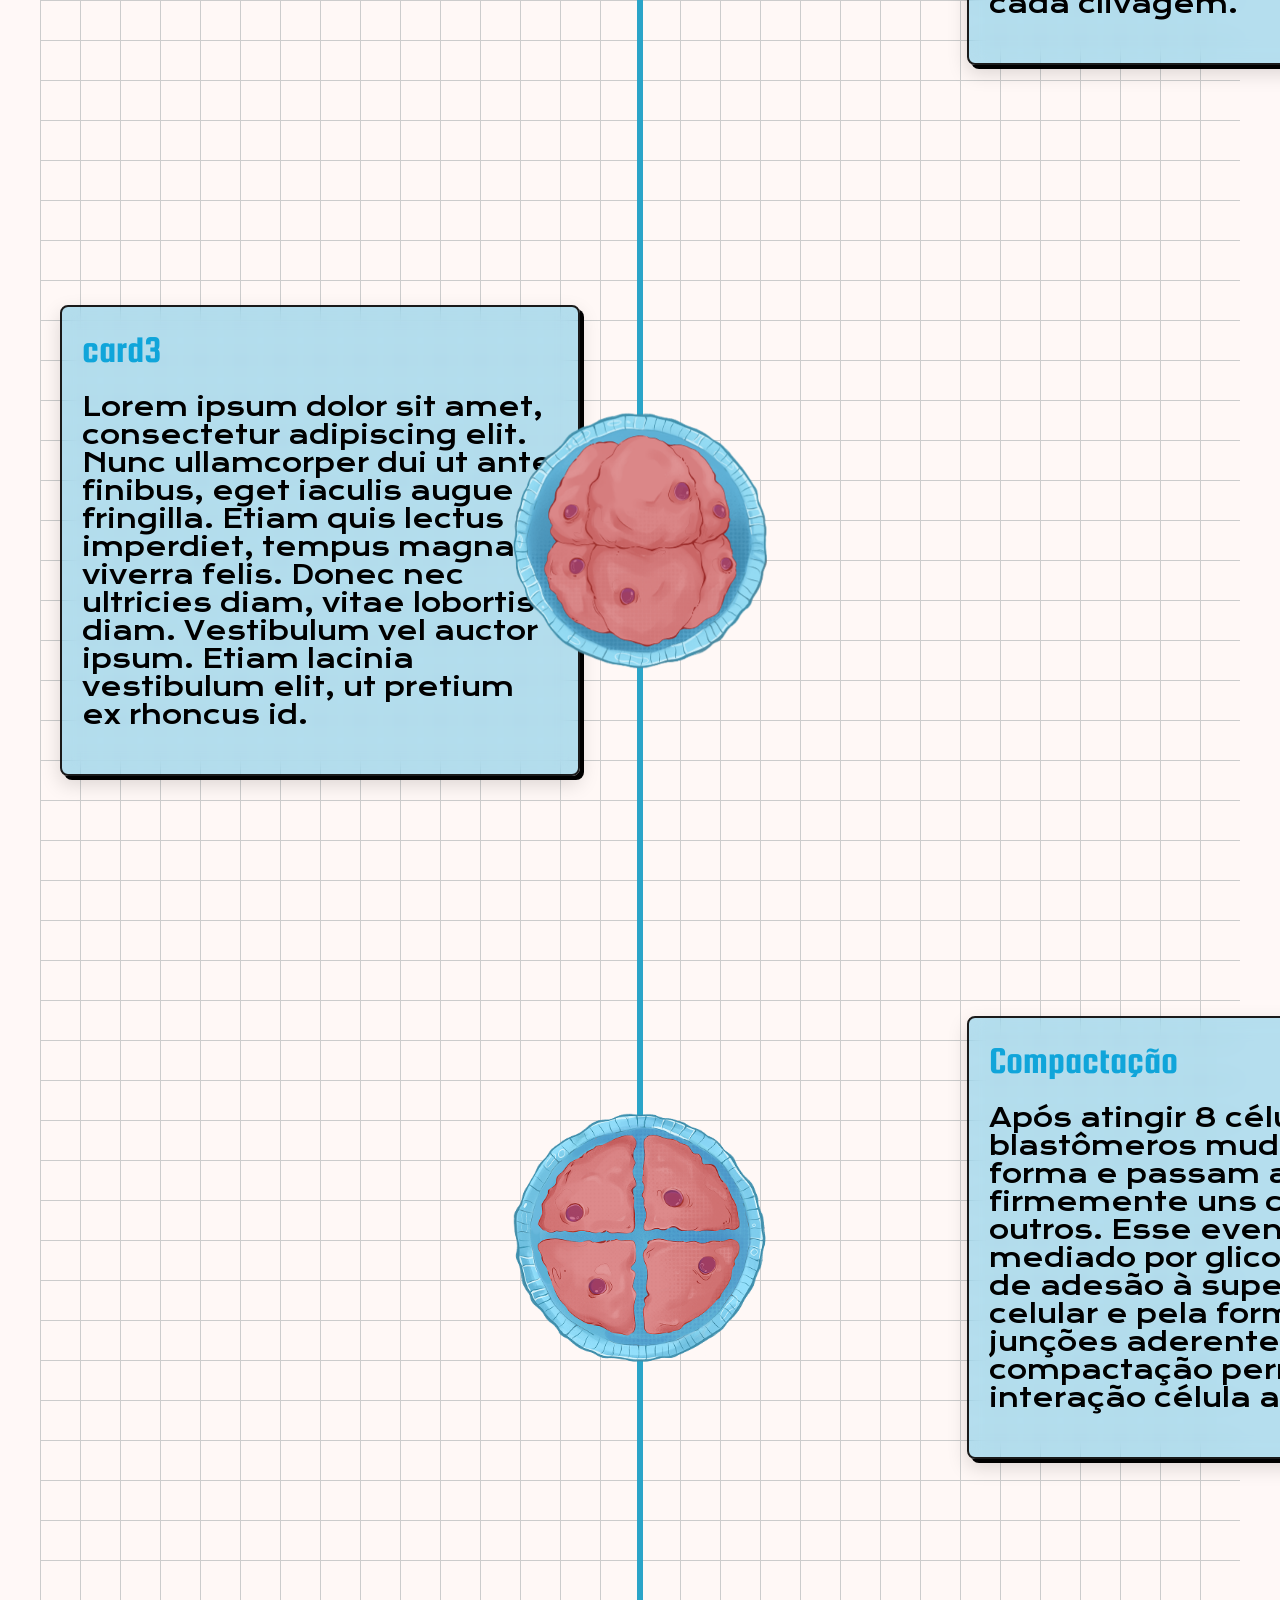
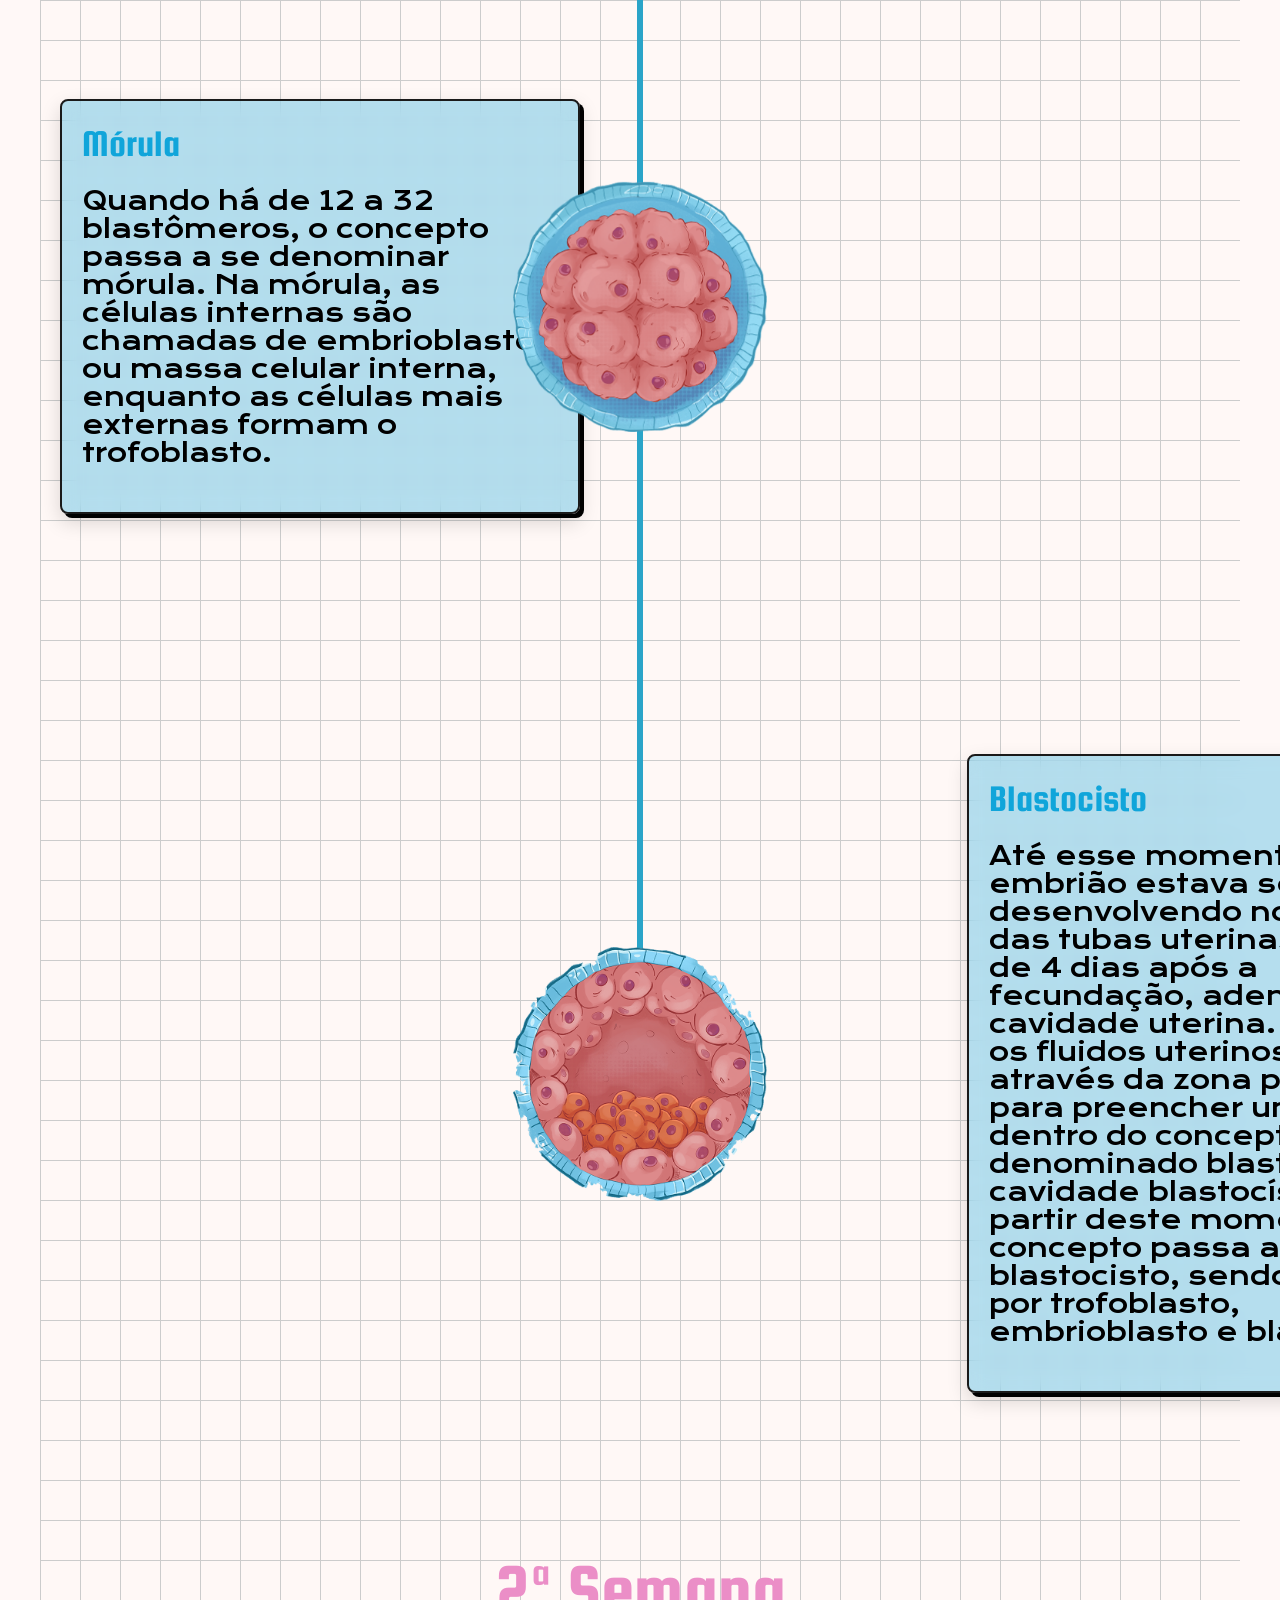
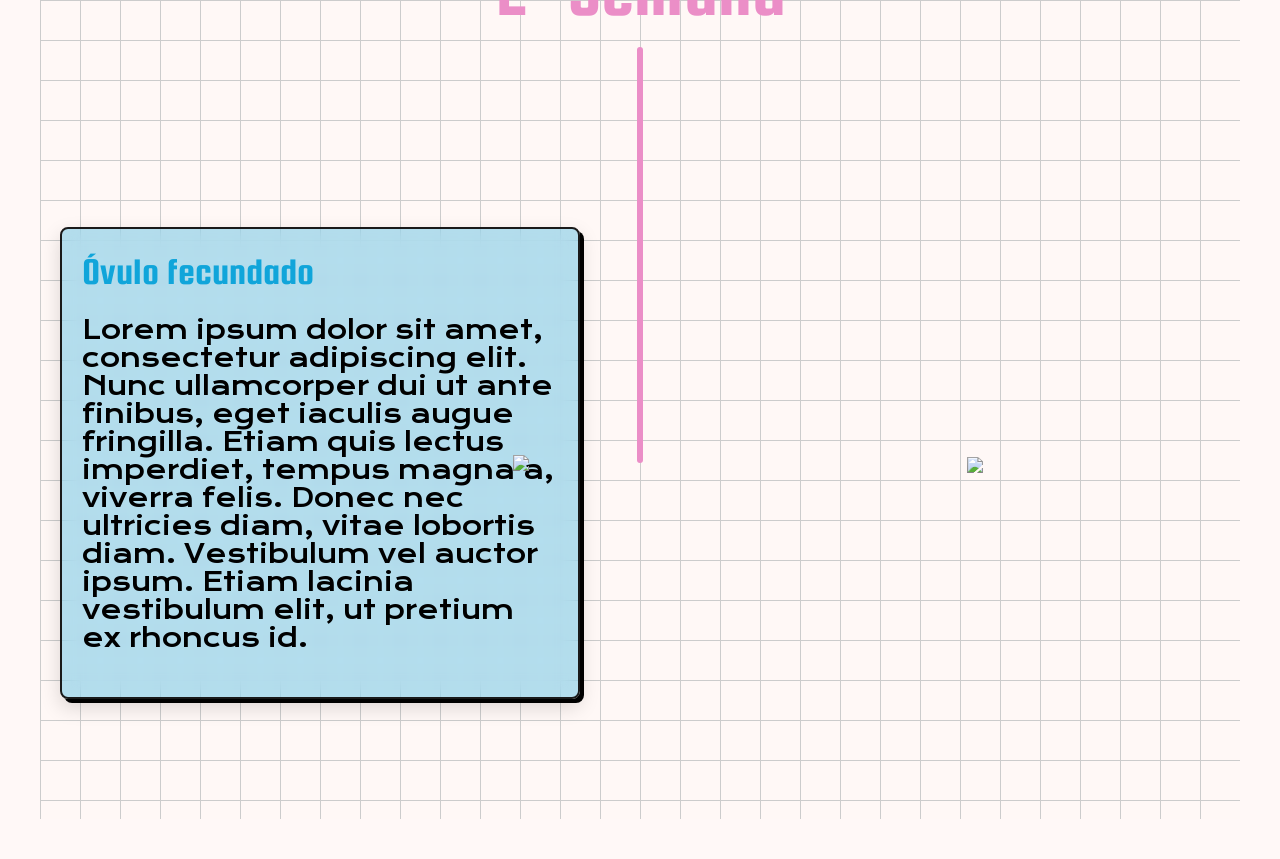
==== commit 9d5b1d57: "colocando texto nos cards" ====
--- a/index.html
+++ b/index.html
@@ -5,12 +5,16 @@
     <title>AEEES - Linha do Tempo</title>
     <meta charset="UTF-8">
 
+    <link rel="preconnect" href="https://fonts.googleapis.com">
+    <link rel="preconnect" href="https://fonts.gstatic.com" crossorigin>
+    <link href="https://fonts.googleapis.com/css2?family=Krona+One&family=Squada+One&display=swap" rel="stylesheet">
+
     <link href="https://cdn.jsdelivr.net/npm/bootstrap@5.3.8/dist/css/bootstrap.min.css" rel="stylesheet"
         integrity="sha384-sRIl4kxILFvY47J16cr9ZwB07vP4J8+LH7qKQnuqkuIAvNWLzeN8tE5YBujZqJLB" crossorigin="anonymous">
 
     <script src="https://cdn.jsdelivr.net/npm/bootstrap@5.3.8/dist/js/bootstrap.bundle.min.js"
-        integrity="sha384-FKyoEForCGlyvwx9Hj09JcYn3nv7wiPVlz7YYwJrWVcXK/BmnVDxM+D2scQbITxI"
-        crossorigin="anonymous"></script>
+        integrity="sha384-FKyoEForCGlyvwx9Hj09JcYn3nv7wiPVlz7YYwJrWVcXK/BmnVDxM+D2scQbITxI" crossorigin="anonymous">
+        </script>
 
     <link rel="stylesheet" href="style.css">
     <link rel="icon" type="jpg" href="img/Amorula/AMORULA - Rosto 1.png" />
@@ -59,7 +63,155 @@
             data-bs-title="1ª Semana" data-bs-content="Clique para ver mais">
 
             <a href="details/1-semana.html">
-                <img src="img/1-semana.png" alt="">
+                <h1>1ª Semana</h1>
+            </a>
+        </div>
+
+        <section class="timeline-item">
+
+            <div class="timeline-content">
+
+                <div class="card">
+                    <h2>Dia 0 - Zigoto</h2>
+                    <p>O desenvolvimento embrionário começa logo após a fertilização do ovócito secundário pelo
+                        espermatozóide, com o concepto inicialmente sendo chamado de Zigoto.
+                    </p>
+                </div>
+
+                <div class="timeline-center">
+                    <img src="img/IMAGEM 1S_1- Óvulo fecundado.png">
+                </div>
+
+                <div class="side">
+                    <img src="img/Amorula/AMORULA - Rosto 1.png">
+                </div>
+            </div>
+
+        </section>
+
+        <section class="timeline-item">
+
+            <div class="timeline-content">
+
+                <div class="side">
+                    <img src="img/POST-IT.png" alt="">
+                </div>
+
+                <div class="timeline-center">
+                    <img src="img/IMAGEM 1S_2 - Primeira divisão.png">
+                </div>
+
+                <div class="card">
+                    <h2>Primeiras clivagens</h2>
+                    <p>Cerca de 30 horas após a fecundação, o zigoto passa por repetidas divisões mitóticas (equacional,
+                        2n → 2n), ou clivagens. Essas primeiras células surgidas das divisões são chamadas de
+                        blastômeros, que se tornam cada vez menores a cada clivagem.</p>
+
+                </div>
+            </div>
+
+        </section>
+
+        <section class="timeline-item">
+
+            <div class="timeline-content">
+
+                <div class="card">
+                    <h2>card3</h2>
+                    <p>Lorem ipsum dolor sit amet, consectetur adipiscing elit. Nunc ullamcorper dui ut ante finibus,
+                        eget
+                        iaculis augue fringilla. Etiam quis lectus imperdiet, tempus
+                        magna a, viverra felis. Donec nec ultricies diam, vitae lobortis diam. Vestibulum vel auctor
+                        ipsum.
+                        Etiam lacinia vestibulum elit, ut pretium ex rhoncus id.</p>
+                </div>
+
+                <div class="timeline-center">
+                    <img src="img/IMAGEM 1S_3 - Terceira divisão.png">
+                </div>
+            </div>
+
+        </section>
+
+        <section class="timeline-item">
+
+            <div class="timeline-content">
+
+                <div class="side">
+                    <img src="img/gato.png" alt="">
+                </div>
+
+                <div class="timeline-center">
+                    <img src="img/IMAGEM 1S_4- Segunda divisão.png">
+                </div>
+
+                <div class="card">
+                    <h2>Compactação</h2>
+                    <p>Após atingir 8 células, os blastômeros mudam sua forma e passam a se alinhar firmemente uns
+                        contra os outros. Esse evento é mediado por glicoproteínas de adesão à superfície celular e pela
+                        formação de junções aderentes. A compactação permite maior interação célula a célula.</p>
+                </div>
+
+            </div>
+
+        </section>
+        <section class="timeline-item">
+
+            <div class="timeline-content">
+
+                <div class="card">
+                    <h2>Mórula</h2>
+                    <p>
+                        Quando há de 12 a 32 blastômeros, o concepto passa a se denominar mórula. Na mórula, as células
+                        internas são chamadas de embrioblasto ou massa celular interna, enquanto as células mais
+                        externas formam o trofoblasto.</p>
+                    </div>
+
+                    <div class="timeline-center">
+                        <img src="img/IMAGEM 1S_5 - Mórula.png">
+                    </div>
+                    
+                    <div class="side">
+                        <img src="img/gato.png" alt="">
+                    </div>
+                    
+            </div>
+
+        </section>
+        <section class="timeline-item">
+
+            <div class="timeline-content">
+
+                <div class="side">
+                    <img src="img/gato.png" alt="">
+                </div>
+
+                <div class="timeline-center">
+                    <img src="img/IMAGEM 1S_6 - Blastocisto.png">
+                </div>
+
+                <div class="card">
+                    <h2>Blastocisto</h2>
+                    <p>Até esse momento, o embrião estava se desenvolvendo no interior das tubas uterinas e, cerca de 4
+                        dias após a fecundação, adentra na cavidade uterina. No útero, os fluidos uterinos passam
+                        através da zona pelúcida para preencher um espaço dentro do concepto, denominado blastocele ou
+                        cavidade blastocística. A partir deste momento, o concepto passa a se chamar blastocisto, sendo
+                        composto por trofoblasto, embrioblasto e blastocele.</p>
+                </div>
+
+            </div>
+
+        </section>
+
+    </div>
+
+    <div class="semana semana-2">
+
+        <div class="titulo-semana" data-bs-toggle="popover" data-bs-trigger="hover" data-bs-placement="top"
+            data-bs-title="2ª Semana" data-bs-content="Clique para ver mais">
+
+            <a href="details/2-semana.html">
+                <h1>2ª Semana</h1>
             </a>
         </div>
 
@@ -78,180 +230,20 @@
                 </div>
 
                 <div class="timeline-center">
-                    <img src="img/IMAGEM 1S_1- Óvulo fecundado.png">
-                </div>
-
-                <div class="side">
-                    <img src="img/Amorula/AMORULA - Rosto 1.png">
-                </div>
-            </div>
-
-        </section>
-
-        <section class="timeline-item">
-
-            <div class="timeline-content">
-
-                <div class="side">
-                    <img src="img/POST-IT.png" alt="">
-                </div>
-
-                <div class="timeline-center">
-                    <img src="img/IMAGEM 1S_2 - Primeira divisão.png">
-                </div>
-
-                <div class="card">
-                    <h2>Primeiras Divisoes</h2>
-                    <p>Lorem ipsum dolor sit amet, consectetur adipiscing elit. Nunc ullamcorper dui ut ante finibus,
-                        eget
-                        iaculis augue fringilla. Etiam quis lectus imperdiet, tempus
-                        magna a, viverra felis. Donec nec ultricies diam, vitae lobortis diam. Vestibulum vel auctor
-                        ipsum.
-                        Etiam lacinia vestibulum elit, ut pretium ex rhoncus id.</p>
-
-                </div>
-            </div>
-
-        </section>
-
-        <section class="timeline-item">
-
-            <div class="timeline-content">
-
-                <div class="card">
-                    <h2>Mórula</h2>
-                    <p>Lorem ipsum dolor sit amet, consectetur adipiscing elit. Nunc ullamcorper dui ut ante finibus,
-                        eget
-                        iaculis augue fringilla. Etiam quis lectus imperdiet, tempus
-                        magna a, viverra felis. Donec nec ultricies diam, vitae lobortis diam. Vestibulum vel auctor
-                        ipsum.
-                        Etiam lacinia vestibulum elit, ut pretium ex rhoncus id.</p>
-                </div>
-
-                <div class="timeline-center">
-                    <img src="img/IMAGEM 1S_3 - Terceira divisão.png">
-                </div>
-            </div>
-
-        </section>
-
-        <section class="timeline-item">
-
-            <div class="timeline-content">
-
-                <div class="side">
-                    <img src="img/gato.png" alt="">
-                </div>
-
-                <div class="timeline-center">
-                    <img src="img/IMAGEM 1S_4- Segunda divisão.png">
-                </div>
-
-                <div class="card">
-                    <h2>Blastocisto</h2>
-                    <p>Lorem ipsum dolor sit amet, consectetur adipiscing elit. Nunc ullamcorper dui ut ante finibus,
-                        eget
-                        iaculis augue fringilla. Etiam quis lectus imperdiet, tempus
-                        magna a, viverra felis. Donec nec ultricies diam, vitae lobortis diam. Vestibulum vel auctor
-                        ipsum.
-                        Etiam lacinia vestibulum elit, ut pretium ex rhoncus id.</p>
-                </div>
-
-            </div>
-
-        </section>
-        <section class="timeline-item">
-
-            <div class="timeline-content">
-
-                <div class="side">
-                    <img src="img/gato.png" alt="">
-                </div>
-
-                <div class="timeline-center">
-                    <img src="img/IMAGEM 1S_5 - Mórula.png">
-                </div>
-
-                <div class="card">
-                    <h2>Blastocisto</h2>
-                    <p>Lorem ipsum dolor sit amet, consectetur adipiscing elit. Nunc ullamcorper dui ut ante finibus,
-                        eget
-                        iaculis augue fringilla. Etiam quis lectus imperdiet, tempus
-                        magna a, viverra felis. Donec nec ultricies diam, vitae lobortis diam. Vestibulum vel auctor
-                        ipsum.
-                        Etiam lacinia vestibulum elit, ut pretium ex rhoncus id.</p>
-                </div>
-
-            </div>
-
-        </section>
-        <section class="timeline-item">
-
-            <div class="timeline-content">
-
-                <div class="side">
-                    <img src="img/gato.png" alt="">
-                </div>
-
-                <div class="timeline-center">
-                    <img src="img/IMAGEM 1S_6 - Blastocisto.png">
-                </div>
-
-                <div class="card">
-                    <h2>Blastocisto</h2>
-                    <p>Lorem ipsum dolor sit amet, consectetur adipiscing elit. Nunc ullamcorper dui ut ante finibus,
-                        eget
-                        iaculis augue fringilla. Etiam quis lectus imperdiet, tempus
-                        magna a, viverra felis. Donec nec ultricies diam, vitae lobortis diam. Vestibulum vel auctor
-                        ipsum.
-                        Etiam lacinia vestibulum elit, ut pretium ex rhoncus id.</p>
-                </div>
-
-            </div>
-
-        </section>
+                    <img src="img/gato.png">
+                </div>
+
+                <div class="side">
+                    <img src="img/gato.png">
+                </div>
+            </div>
+
+        </section>
+
+
 
     </div>
 
-    <div class="semana semana-2">
-
-        <div class="titulo-semana" data-bs-toggle="popover" data-bs-trigger="hover" data-bs-placement="top"
-            data-bs-title="2ª Semana" data-bs-content="Clique para ver mais">
-
-            <a href="details/2-semana.html">
-                <img src="img/2-semana.png" alt="">
-            </a>
-        </div>
-
-        <section class="timeline-item">
-
-            <div class="timeline-content">
-
-                <div class="card">
-                    <h2>Óvulo fecundado</h2>
-                    <p>Lorem ipsum dolor sit amet, consectetur adipiscing elit. Nunc ullamcorper dui ut ante finibus,
-                        eget
-                        iaculis augue fringilla. Etiam quis lectus imperdiet, tempus
-                        magna a, viverra felis. Donec nec ultricies diam, vitae lobortis diam. Vestibulum vel auctor
-                        ipsum.
-                        Etiam lacinia vestibulum elit, ut pretium ex rhoncus id.</p>
-                </div>
-
-                <div class="timeline-center">
-                    <img src="img/gato.png">
-                </div>
-
-                <div class="side">
-                    <img src="img/gato.png">
-                </div>
-            </div>
-
-        </section>
-
-
-
-    </div>
-
 </body>
 
 </html>
--- a/style.css
+++ b/style.css
@@ -7,6 +7,7 @@
 
 html {
     font-size: 25px;
+    background: #FFF8F6DE;
 }
 
 .body-line-fix {
@@ -16,15 +17,16 @@
 body {
     -webkit-tap-highlight-color: transparent;
     line-height: 1.5;
-    min-height: 100vh;
+    min-height: calc(100vh - 80px);
+    margin: 40px;
     background: #FFF8F6DE;
 
     background-image:
-        linear-gradient(#ccc 1px, transparent 1px),
+        linear-gradient(#cccccc 1px, transparent 1px),
         linear-gradient(90deg, #ccc 1px, transparent 1px);
     background-size: 40px 40px;
-    background-clip: padding-box;
-    background-origin: content-box;
+    background-position: 0 0;
+    background-clip: border-box;
 
     overflow-x: hidden;
 }
@@ -50,7 +52,7 @@
 }
 
 .header {
-    
+
     background: #fff8f6;
     padding: 20px 60px;
     color: #efe6d8;
@@ -77,6 +79,7 @@
     margin: 0 auto;
     width: 100%;
     max-width: 1500px;
+    --line-color: #2aa4c8;
     --line-width: 6px;
     --line-style: solid;
 }
@@ -87,11 +90,23 @@
     left: 50%;
     transform: translateX(-50%);
     width: var(--line-width);
-    background: var(--line-color);
+    background-color: var(--line-color, #2aa4c8);
     top: var(--line-start, 0px);
     height: var(--line-height, 0px);
-    z-index: -1;
+    opacity: 1;
+    z-index: 0;
     border-radius: 999px;
+}
+
+.semana a {
+    text-decoration: none;
+}
+
+.semana a h1,
+.titulo-semana h1 {
+    font-size: clamp(1.5rem, 3rem, 4rem);
+    transition: color 0.3s ease;
+    font-family: 'Squada One';
 }
 
 .semana-1 {
@@ -99,9 +114,26 @@
     --line-width: 6px;
 }
 
+.semana-1 h1{
+    color: #2aa4c8;
+}
+
 .semana-2 {
     --line-color: #EB8EC7;
     --line-width: 6px;
+}
+
+.semana-2 h1 {
+    color: #EB8EC7;
+}
+
+.semana .titulo-semana,
+.semana .timeline-item,
+.semana .timeline-center,
+.semana .card,
+.semana .side {
+    position: relative;
+    z-index: 1;
 }
 
 .nav a {
@@ -119,7 +151,6 @@
     min-width: fit-content;
 }
 
-
 .a-timeline,
 .a-quiz,
 .a-sobre {
@@ -177,9 +208,13 @@
     justify-content: center;
 }
 
+.timeline-center img {
+    width: 100%;
+}
+
 .card {
     position: relative;
-    width: 400px;
+    width: 520px;
     border-radius: 8px;
     border: 2px solid #1A1A1A;
     background-color: #10A5DA4F;
@@ -212,7 +247,7 @@
 
 .card p {
     font-size: clamp(0.7rem, 2vw, 1rem);
-    text-align: justify;
+    text-align: align-left;
     font-family: 'Krona One';
     color: #000000;
     line-height: 28px;
@@ -239,12 +274,12 @@
 }
 
 /* Classe responsiva para imagens */
-.img,
+/* .img,
 img {
     max-width: 100%;
     height: auto;
     display: block;
-}
+} */
 
 /* Media queries para telas menores */
 @media (max-width: 1024px) {
